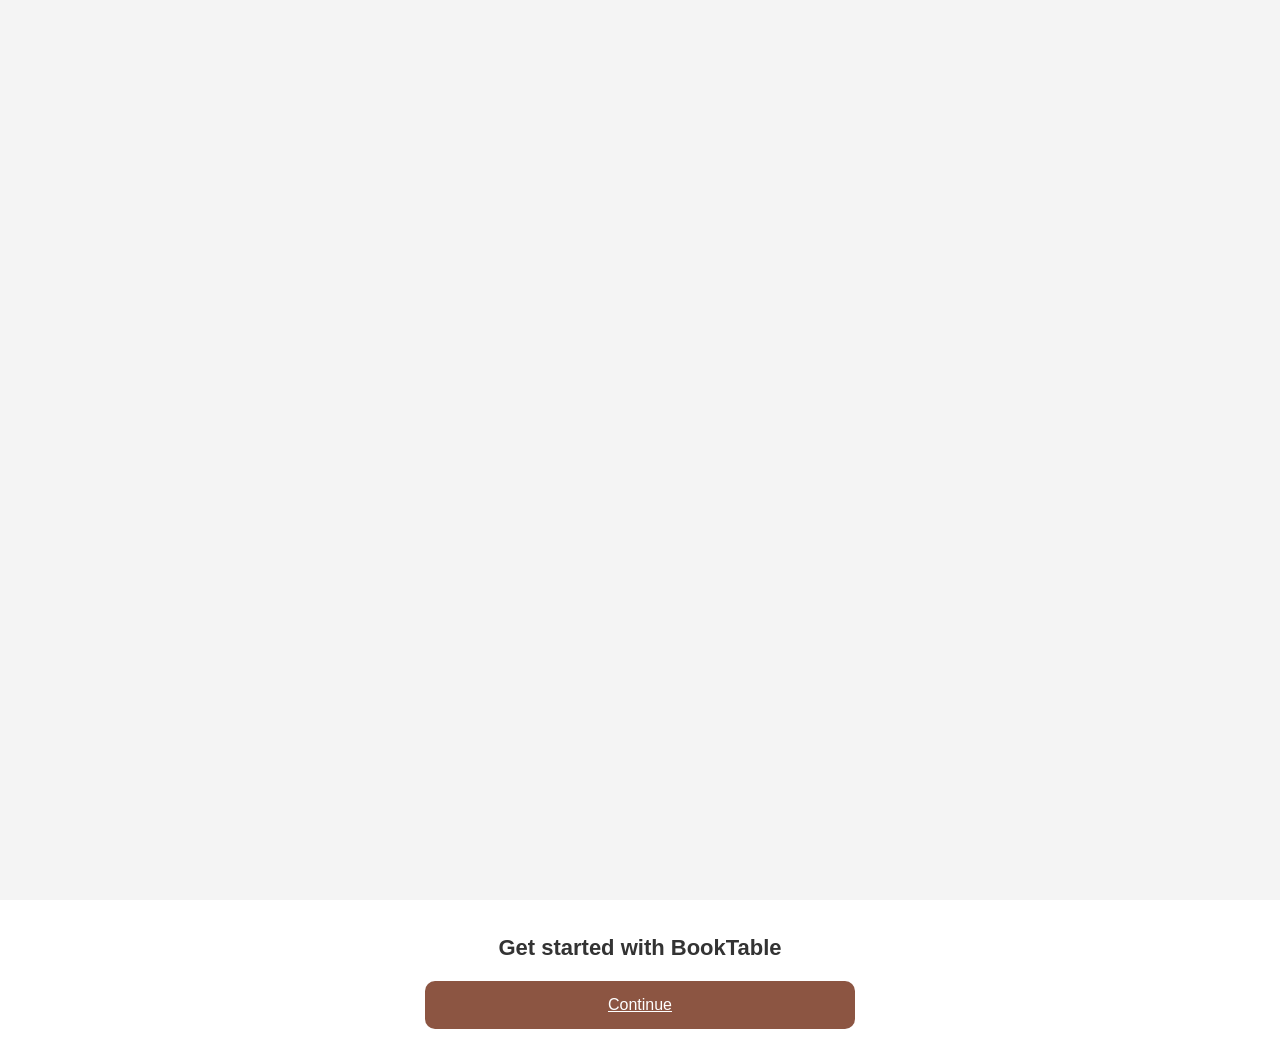
==== index.html @ 1a89520d "Rename Start.html to index.html" ====
<!DOCTYPE html>
<html lang="en">
<head>
    <meta charset="UTF-8">
    <meta name="viewport" content="width=device-width, initial-scale=1.0">
    <title>BookTable - Start</title>
    <link rel="stylesheet" href="styles.css">
</head>
<body>

  <div class="main-container" style="background-image: url('https://images.unsplash.com/photo-1583354608715-177553a4035e?crop=entropy&cs=tinysrgb&fit=max&fm=jpg&ixid=MnwyMTE1MDV8MHwxfHNlYXJjaHwyfHxyZXN0YXVyYW50fGVufDB8fHx8MTY3ODkzOTM4Mg&ixlib=rb-4.0.3&q=80&w=1080');">
        </div>

        <div class="content-section">
           <h1 class="main-title">Get started with BookTable</h1>
         <a href="signup.html" class="continue-btn">Continue</a>
        </div>
    

</body>
</html>
---- styles.css ----
body, html {
    margin: 0;
    padding: 0;
    height: 100%;
    font-family: Arial, sans-serif; 
    background-color: #F4F4F4; 
}

.main-container {
    height: 100vh; 
    width: 100%;   
    background-size: cover;    
    background-position: center; 
    background-repeat: no-repeat; 
    display: flex;
    flex-direction: column;
    align-items: center;
    justify-content: center;
    color: white;
    text-align: center;
}

.hero-image {
    flex: 3; 
      background-size: cover;
    background-position: center;
    position: relative; 
}



.content-section {
    flex: 1; 
    background-color: white;
    display: flex;
    flex-direction: column;
    align-items: center; 
     justify-content: center; 
    padding: 20px;
}

.main-title {
    color: #333;
    font-size: 22px;
    margin-bottom: 20px;
    text-align: center;
}

.continue-btn {
    background-color: #8C5542; 
    color: white;
    border: none;
    width: 90%; 
     max-width: 400px;
    padding: 15px;
    border-radius: 10px; 
    font-size: 16px;
    cursor: pointer;
    display: flex;
    justify-content: center; 
    align-items: center;
}

.continue-btn .arrow {
    margin-left: 10px; 
    font-size: 18px;
}
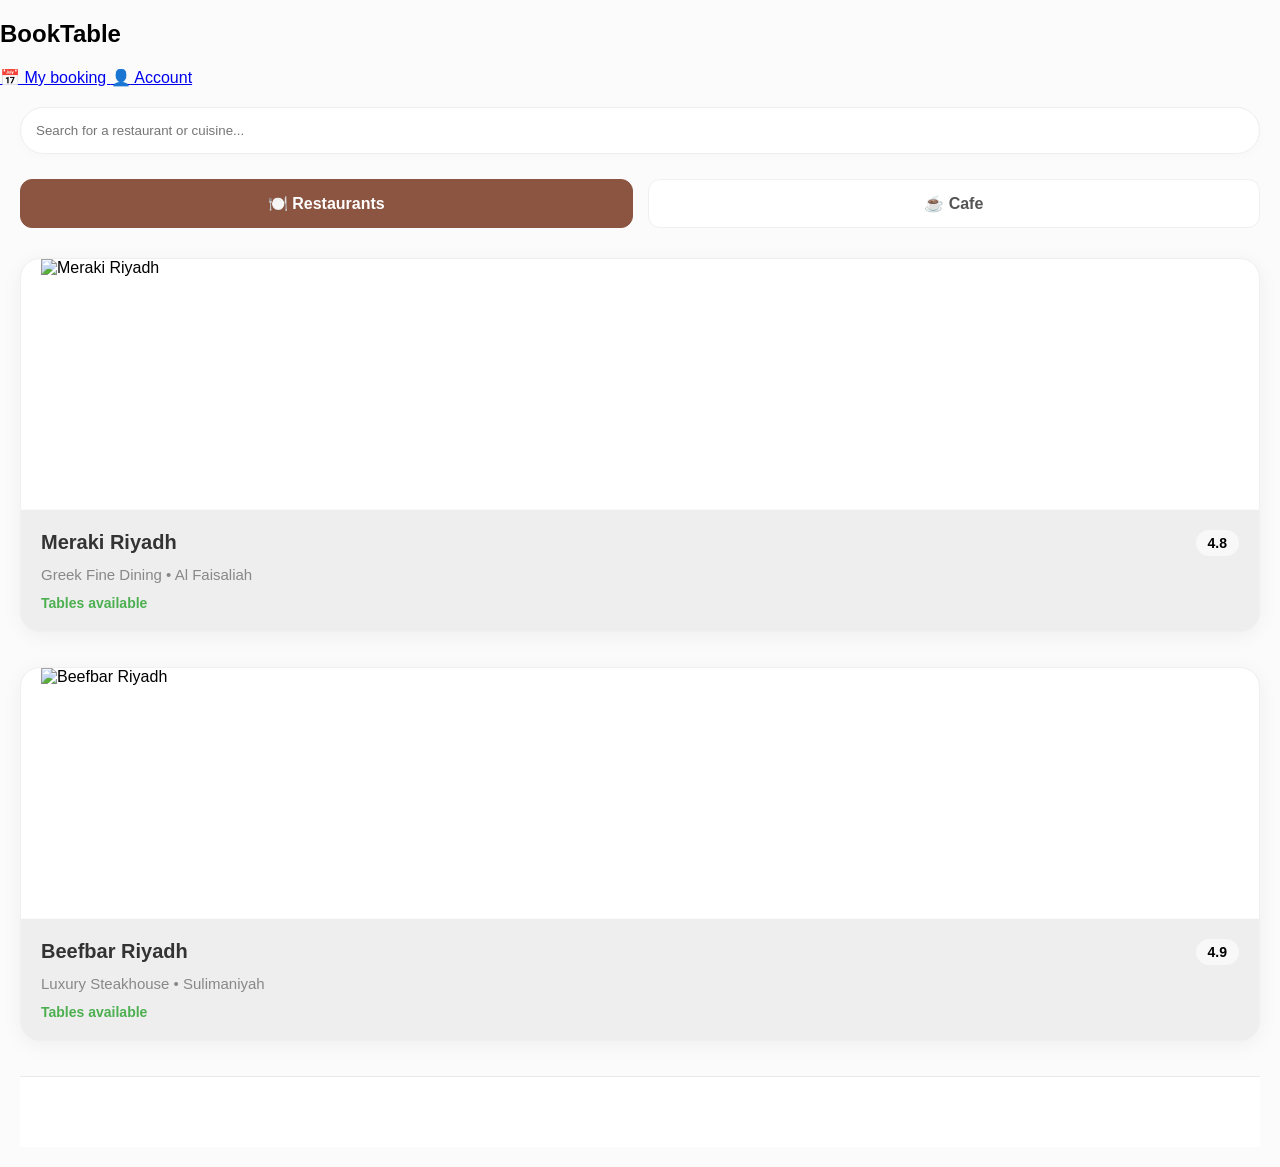
==== commit 9ef93963: "Rename home.html to index.html" ====
--- a/index.html
+++ b/index.html
@@ -3,19 +3,74 @@
 <head>
     <meta charset="UTF-8">
     <meta name="viewport" content="width=device-width, initial-scale=1.0">
-    <title>BookTable - Start</title>
-    <link rel="stylesheet" href="styles.css">
+    <title>BookTable - Home</title>
+    <link rel="stylesheet" href="home_style.css">
 </head>
 <body>
 
-  <div class="main-container" style="background-image: url('https://images.unsplash.com/photo-1583354608715-177553a4035e?crop=entropy&cs=tinysrgb&fit=max&fm=jpg&ixid=MnwyMTE1MDV8MHwxfHNlYXJjaHwyfHxyZXN0YXVyYW50fGVufDB8fHx8MTY3ODkzOTM4Mg&ixlib=rb-4.0.3&q=80&w=1080');">
+    <nav class="navbar">
+        <div class="nav-container">
+            <div class="logo" onclick="window.location.href='home.html'">
+                <h2>BookTable</h2>
+            </div>
+            <div class="nav-links">
+                <a href="my-bookings.html" class="nav-item">
+                    <span class="icon">📅</span> My booking
+                </a>
+                <a href="profile.html" class="nav-item profile-btn">
+                    <span class="icon">👤</span> Account
+                </a>
+            </div>
+        </div>
+    </nav>
+
+    <div class="home-container">
+        <div class="search-section">
+            <input type="text" placeholder="Search for a restaurant or cuisine..." class="search-input">
         </div>
 
-        <div class="content-section">
-           <h1 class="main-title">Get started with BookTable</h1>
-         <a href="signup.html" class="continue-btn">Continue</a>
+        <div class="categories-section">
+            <div class="category-btn active" id="btn-res" onclick="filterItems('restaurant')">
+                <span class="icon">🍽️</span> Restaurants
+            </div>
+            <div class="category-btn" id="btn-cafe" onclick="filterItems('cafe')">
+                <span class="icon">☕</span> Cafe
+            </div>
         </div>
-    
 
+        <div class="restaurants-list" id="main-list">
+            <div class="restaurant-card filter-item restaurant" onclick="window.location.href='meraki.html'" style="cursor: pointer;">
+                <div class="image-wrapper">
+                    <img src="https://bsf.sa/ContentFiles/11752Image.PNG" alt="Meraki Riyadh" class="restaurant-img">
+                </div>
+                <div class="info-wrapper">
+                    <div class="top-row">
+                        <h3>Meraki Riyadh</h3>
+                        <span class="rating">4.8</span>
+                    </div>
+                    <div class="details-row">Greek Fine Dining • Al Faisaliah</div>
+                    <div class="status-row">Tables available</div>
+                </div>
+            </div>
+
+            <div class="restaurant-card filter-item restaurant" onclick="window.location.href='beefbar.html'" style="cursor: pointer;">
+                <div class="image-wrapper">
+                    <img src="https://www.alrajhibank.com.sa/-/media/Project/Arajhi-Offers/Offers/2024/New-Offers-Section4/web-Banners-logos-99.jpg?h=640&iar=0&w=1920" alt="Beefbar Riyadh" class="restaurant-img">
+                </div>
+                <div class="info-wrapper">
+                    <div class="top-row">
+                        <h3>Beefbar Riyadh</h3>
+                        <span class="rating">4.9</span>
+                    </div>
+                    <div class="details-row">Luxury Steakhouse • Sulimaniyah</div>
+                    <div class="status-row">Tables available</div>
+                </div>
+            </div>
+            </div>
+
+        <footer class="footer">
+            </footer>
+
+    <script src="home.js"></script>
 </body>
 </html>
--- a/home_style.css
+++ b/home_style.css
@@ -0,0 +1,193 @@
+body, html {
+    margin: 0;
+    padding: 0;
+  font-family: 'Segoe UI', Arial;
+    background-color: #fbfbfb;
+   display: flex;
+    flex-direction: column;
+    min-height:100vh;
+    direction: ltr;
+}
+
+.home-container {
+    padding: 20px;
+}
+
+.search-input {
+    width: 100%;
+    padding: 15px;
+    border-radius: 25px;
+    border: 1px solid #eee;
+    margin-bottom: 25px;
+    box-sizing: border-box;
+    background-color: #fff;
+    box-shadow: 0 2px 10px rgba(0,0,0,0.02);
+}
+
+.categories-section {
+    display: flex;
+    gap: 15px;
+    margin-bottom: 30px;
+}
+
+.category-btn {
+    flex: 1;
+    padding: 14px;
+    background: #fff;
+    border: 1px solid #f0f0f0;
+    border-radius: 12px;
+    text-align: center;
+    cursor: pointer;
+    font-weight: 600;
+    transition: 0.3s;
+    color: #555;
+}
+
+.category-btn.active {
+    background: #8C5542; 
+    color: #fff;
+    border-color: #8C5542;
+}
+
+.restaurant-card {
+    background: #EEEEEE;
+    border-radius: 20px;
+    margin-bottom: 35px; 
+    overflow: hidden;
+    border: 1px solid #f0f0f0;
+    box-shadow: 0 4px 20px rgba(0,0,0,0.05);
+    transition: transform 0.3s ease;
+}
+
+.restaurant-card:active {
+    transform: scale(0.98); 
+}
+
+.image-wrapper { 
+    width: 100%; 
+    height: 250px; 
+    background: #fff; 
+    display: flex;
+    align-items: center;
+    justify-content: center;
+}
+
+.restaurant-img { 
+    width: 100%; 
+    height: 100%; 
+    object-fit: contain; 
+    padding: 20px; 
+}
+
+.info-wrapper { 
+    padding: 20px; 
+    border-top: 1px solid #fafafa;
+}
+
+.top-row { 
+    display: flex; 
+    justify-content: space-between; 
+    align-items: center;
+    margin-bottom: 10px;
+}
+
+h3 { 
+    margin: 0; 
+    font-size: 20px; 
+    color: #333;
+}
+
+.rating { 
+    background: #f8f8f8; 
+    padding: 5px 12px; 
+    border-radius: 15px; 
+    font-size: 14px; 
+    font-weight: bold;
+}
+
+.details-row { 
+    font-size: 15px; 
+    color: #888; 
+    margin-bottom: 12px;
+}
+
+.status-row { 
+    font-size: 14px; 
+    color: #4CAF50; 
+    font-weight: 600; 
+}
+
+
+.footer {
+    background-color: #ffffff; 
+    padding: 50px 0 20px;
+    font-family: 'Segoe UI', Tahoma, Geneva, Verdana, sans-serif;
+    color: #333;
+    border-top: 1px solid #eaeaea;
+    direction: ltr; /* English alignment */
+}
+
+.footer-container {
+    display: flex;
+    justify-content: space-between;
+    flex-wrap: wrap;
+    max-width: 1100px;
+    margin: 0 auto;
+    padding: 0 20px;
+}
+
+.footer-column {
+    flex: 1;
+    min-width: 220px;
+    margin-bottom: 30px;
+}
+
+.footer-column h3 {
+    font-size: 22px;
+    font-weight: bold;
+    margin-bottom: 15px;
+    color: #000;
+}
+
+.footer-column h4 {
+    font-size: 16px;
+    text-transform: uppercase;
+    letter-spacing: 1px;
+    margin-bottom: 20px;
+    color: #555;
+}
+
+.footer-column p {
+    line-height: 1.6;
+    color: #777;
+    font-size: 14px;
+}
+
+.footer-column ul {
+    list-style: none;
+    padding: 0;
+}
+
+.footer-column ul li {
+    margin-bottom: 12px;
+}
+
+.footer-column ul li a {
+    text-decoration: none;
+    color: #666;
+    font-size: 15px;
+    transition: color 0.3s ease;
+}
+
+.footer-column ul li a:hover {
+    color: #000;
+}
+
+.footer-bottom {
+    text-align: center;
+    margin-top: 40px;
+    padding-top: 20px;
+    border-top: 1px solid #f2f2f2;
+    font-size: 13px;
+    color: #999;
+}
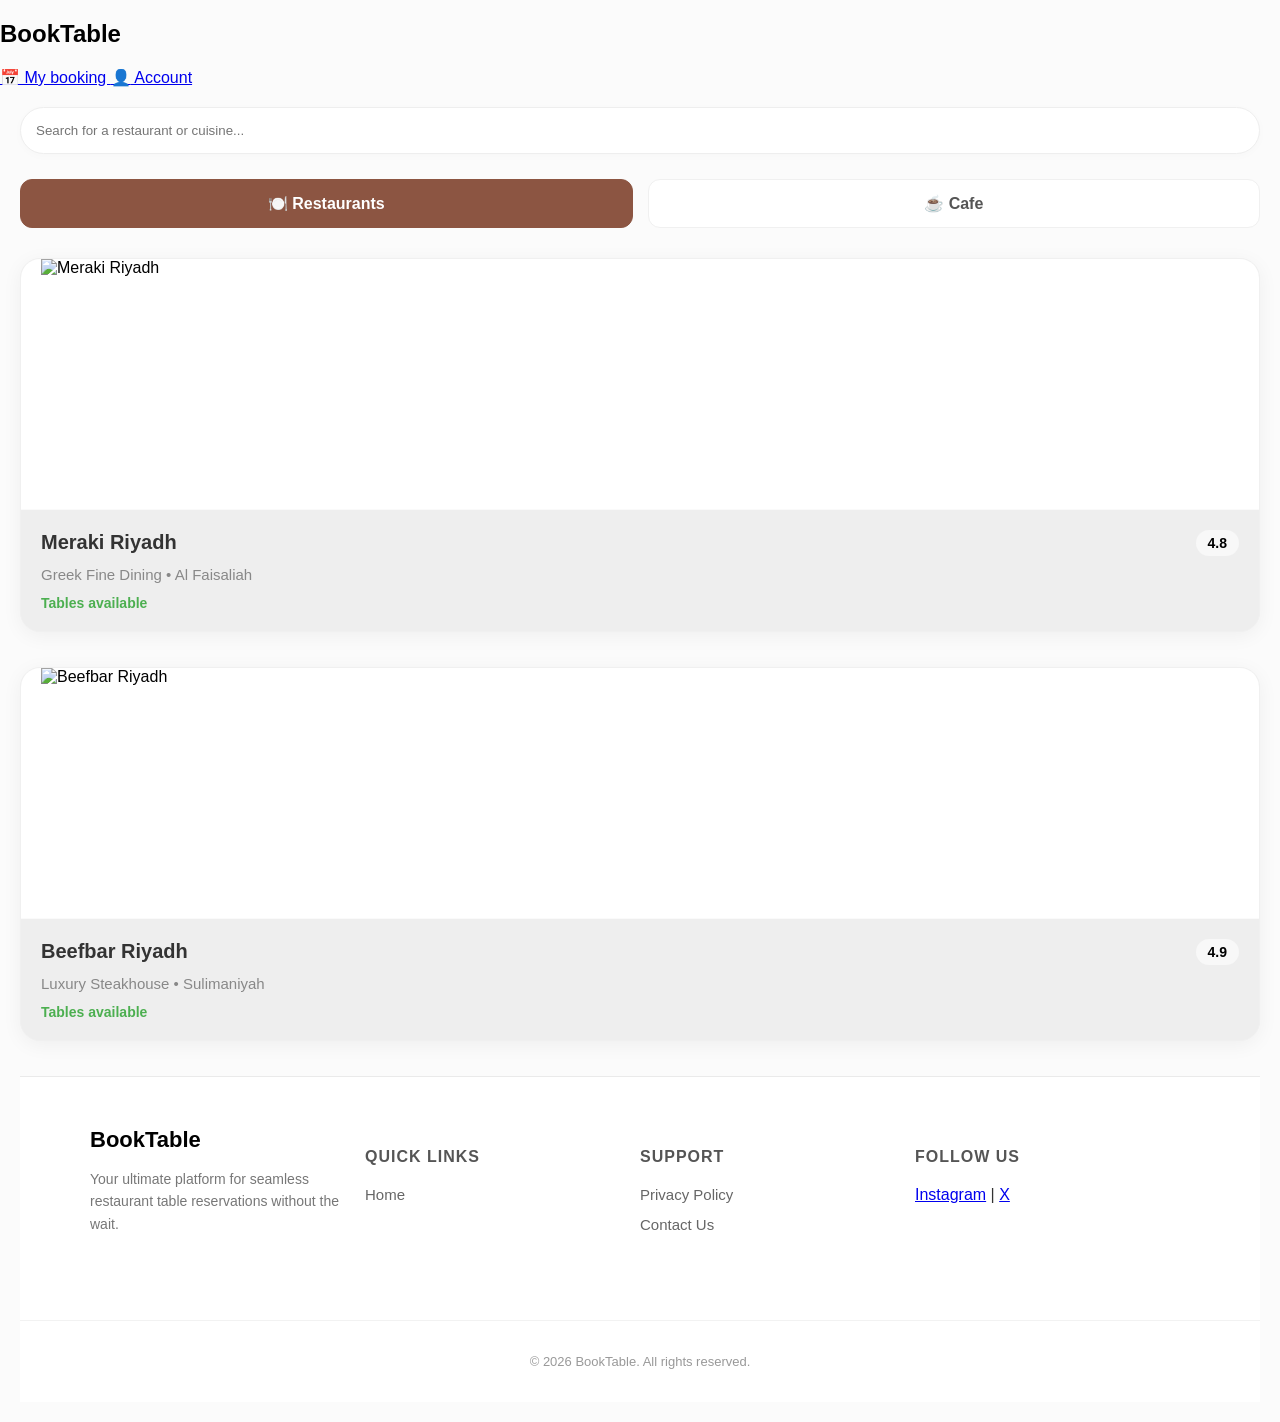
==== commit 5b74b0ed: "Update index.html" ====
--- a/index.html
+++ b/index.html
@@ -10,11 +10,11 @@
 
     <nav class="navbar">
         <div class="nav-container">
-            <div class="logo" onclick="window.location.href='home.html'">
+            <div class="logo" onclick="window.location.href='index.html'">
                 <h2>BookTable</h2>
             </div>
             <div class="nav-links">
-                <a href="my-bookings.html" class="nav-item">
+                <a href="mybooking.html" class="nav-item">
                     <span class="icon">📅</span> My booking
                 </a>
                 <a href="profile.html" class="nav-item profile-btn">
@@ -24,7 +24,8 @@
         </div>
     </nav>
 
-    <div class="home-container">
+   <div class="home-container">
+        
         <div class="search-section">
             <input type="text" placeholder="Search for a restaurant or cuisine..." class="search-input">
         </div>
@@ -39,6 +40,7 @@
         </div>
 
         <div class="restaurants-list" id="main-list">
+            
             <div class="restaurant-card filter-item restaurant" onclick="window.location.href='meraki.html'" style="cursor: pointer;">
                 <div class="image-wrapper">
                     <img src="https://bsf.sa/ContentFiles/11752Image.PNG" alt="Meraki Riyadh" class="restaurant-img">
@@ -66,10 +68,76 @@
                     <div class="status-row">Tables available</div>
                 </div>
             </div>
+
+            <div class="restaurant-card filter-item cafe" onclick="window.location.href='draft.html'" style="display: none; cursor: pointer;">
+                <div class="image-wrapper">
+                    <img src="https://is1-ssl.mzstatic.com/image/thumb/Purple116/v4/64/f0/d0/64f0d03c-e587-4a2b-7c29-730dee2936c4/AppIcon-0-0-1x_U007emarketing-0-0-0-7-0-0-sRGB-0-0-0-GLES2_U002c0-512MB-85-220-0-0.png/512x512bb.jpg" alt="Draft Cafe" class="restaurant-img">
+                </div>
+                <div class="info-wrapper">
+                    <div class="top-row">
+                        <h3>Draft Cafe</h3>
+                        <span class="rating">4.5</span>
+                    </div>
+                    <div class="details-row">Specialty Coffee • Oud Square</div>
+                    <div class="status-row">Tables available</div>
+                </div>
             </div>
 
-        <footer class="footer">
-            </footer>
+            <div class="restaurant-card filter-item cafe" onclick="window.location.href='elixir.html'" style="display: none; cursor: pointer;">
+                <div class="image-wrapper">
+                    <img src="https://cdn.shopify.com/s/files/1/0697/2185/t/38/assets/logo.png?v=49165306244929029441617084969" alt="Elixir Bunn" class="restaurant-img">
+                </div>
+                <div class="info-wrapper">
+                    <div class="top-row">
+                        <h3>Elixir Bunn</h3>
+                        <span class="rating">4.7</span>
+                    </div>
+                    <div class="details-row">Premium Coffee • Al Nakheel</div>
+                    <div class="status-row">Tables available</div>
+                </div>
+            </div>
+            
+        </div>
+
+     <footer class="footer">
+    <div class="footer-container">
+        <!-- Brand Section -->
+        <div class="footer-column">
+            <h3>BookTable</h3>
+            <p>Your ultimate platform for seamless restaurant table reservations without the wait.</p>
+        </div>
+
+        <!-- Quick Links -->
+        <div class="footer-column">
+            <h4>Quick Links</h4>
+            <ul>
+                <li><a href="home.html">Home</a></li>
+            </ul>
+        </div>
+
+       
+        <div class="footer-column">
+            <h4>Support</h4>
+            <ul>
+                <li><a href="terms.html">Privacy Policy</a></li>
+                <li><a href="#">Contact Us</a></li>
+            </ul>
+        </div>
+
+       
+        <div class="footer-column">
+            <h4>Follow Us</h4>
+            <div class="social-links">
+                <a href="https://www.instagram.com/">Instagram</a> | 
+                <a href="https://x.com/">X</a>
+            </div>
+        </div>
+    </div>
+    
+    <div class="footer-bottom">
+        <p>&copy; 2026 BookTable. All rights reserved.</p>
+    </div>
+</footer>
 
     <script src="home.js"></script>
 </body>
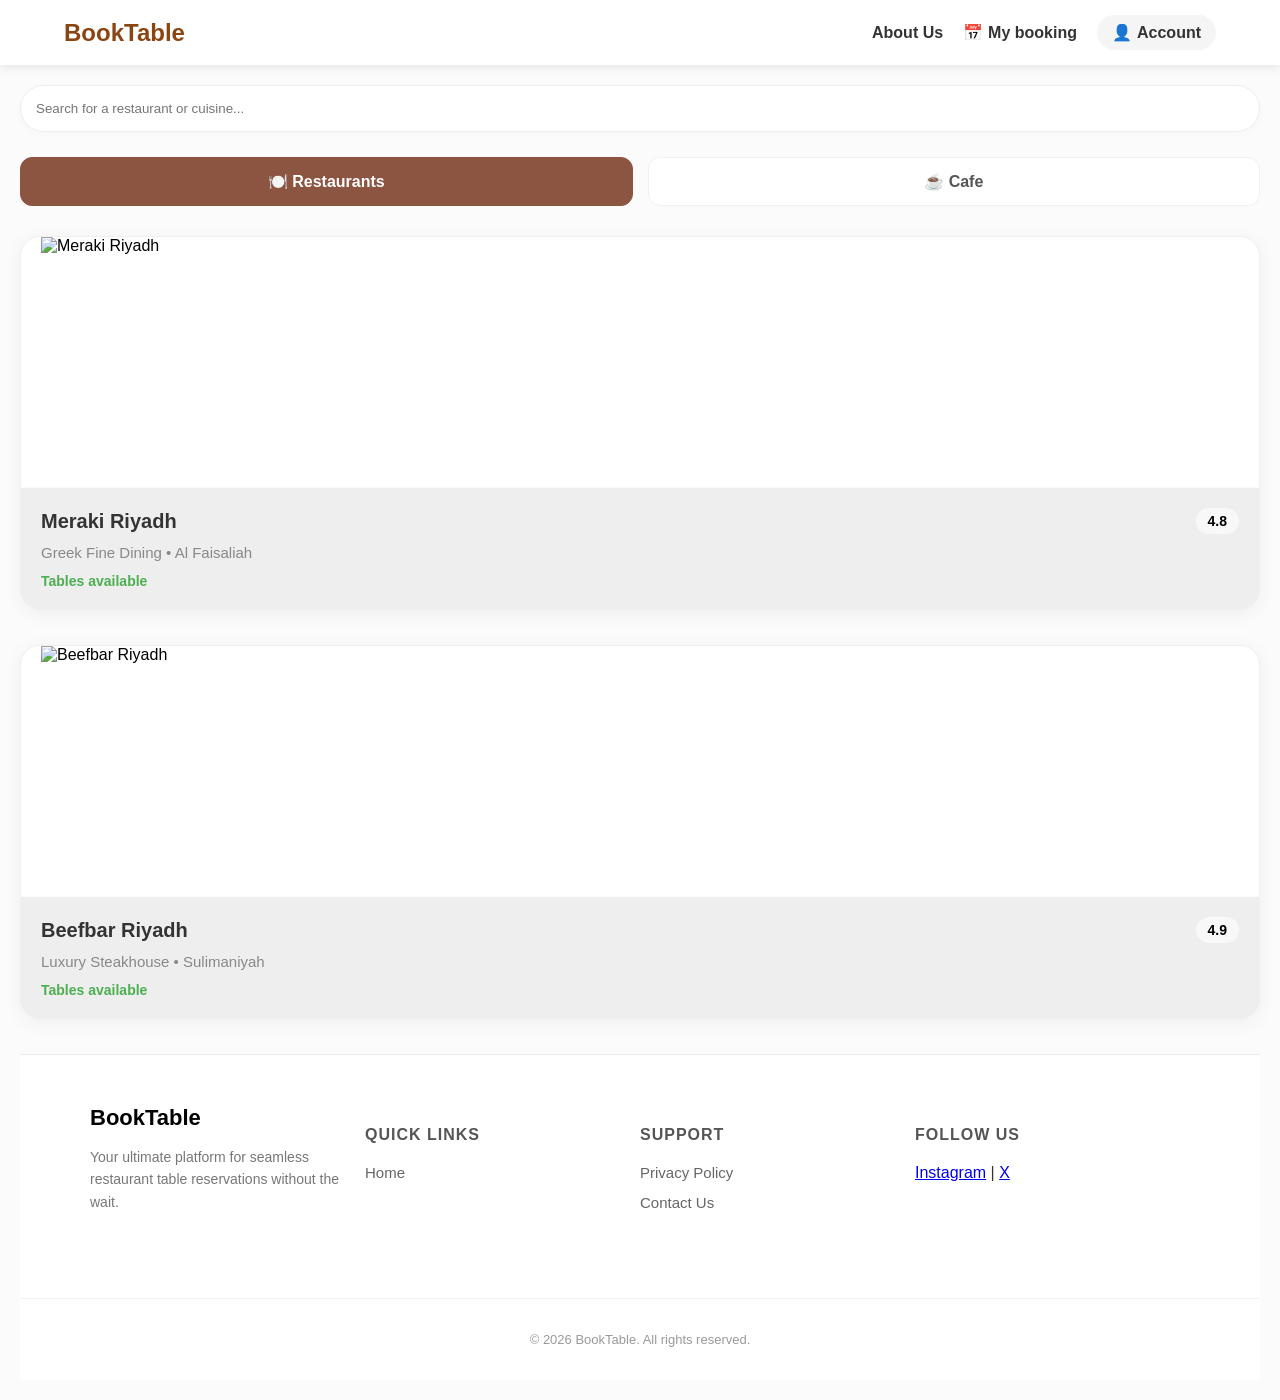
==== commit 7b74225f: "Update index.html" ====
--- a/index.html
+++ b/index.html
@@ -14,6 +14,7 @@
                 <h2>BookTable</h2>
             </div>
             <div class="nav-links">
+                <a href="#footer" class="nav-item">About Us</a>
                 <a href="mybooking.html" class="nav-item">
                     <span class="icon">📅</span> My booking
                 </a>
@@ -99,19 +100,19 @@
             
         </div>
 
-     <footer class="footer">
+     <footer class="footer" id="footer">
     <div class="footer-container">
-        <!-- Brand Section -->
+      
         <div class="footer-column">
             <h3>BookTable</h3>
             <p>Your ultimate platform for seamless restaurant table reservations without the wait.</p>
         </div>
 
-        <!-- Quick Links -->
+  
         <div class="footer-column">
             <h4>Quick Links</h4>
             <ul>
-                <li><a href="home.html">Home</a></li>
+                <li><a href="index.html">Home</a></li>
             </ul>
         </div>
 
--- a/home_style.css
+++ b/home_style.css
@@ -9,6 +9,53 @@
     direction: ltr;
 }
 
+.navbar {
+    background-color: #ffffff;
+    padding: 15px 5%;
+    box-shadow: 0 2px 10px rgba(0,0,0,0.1);
+    position: sticky;
+    top: 0;
+    z-index: 1000;
+}
+
+.nav-container {
+    display: flex;
+    justify-content: space-between;
+    align-items: center;
+    max-width: 1200px;
+    margin: 0 auto;
+}
+
+.logo h2 {
+    color: #8B4513; 
+    margin: 0;
+    cursor: pointer;
+}
+
+.nav-links {
+    display: flex;
+    gap: 20px;
+}
+
+.nav-item {
+    text-decoration: none;
+    color: #333;
+    font-weight: 600;
+    display: flex;
+    align-items: center;
+    gap: 5px;
+    transition: 0.3s;
+}
+
+.nav-item:hover {
+    color: #8B4513;
+}
+
+.profile-btn {
+    background: #f5f5f5;
+    padding: 8px 15px;
+    border-radius: 20px;
+}
 .home-container {
     padding: 20px;
 }
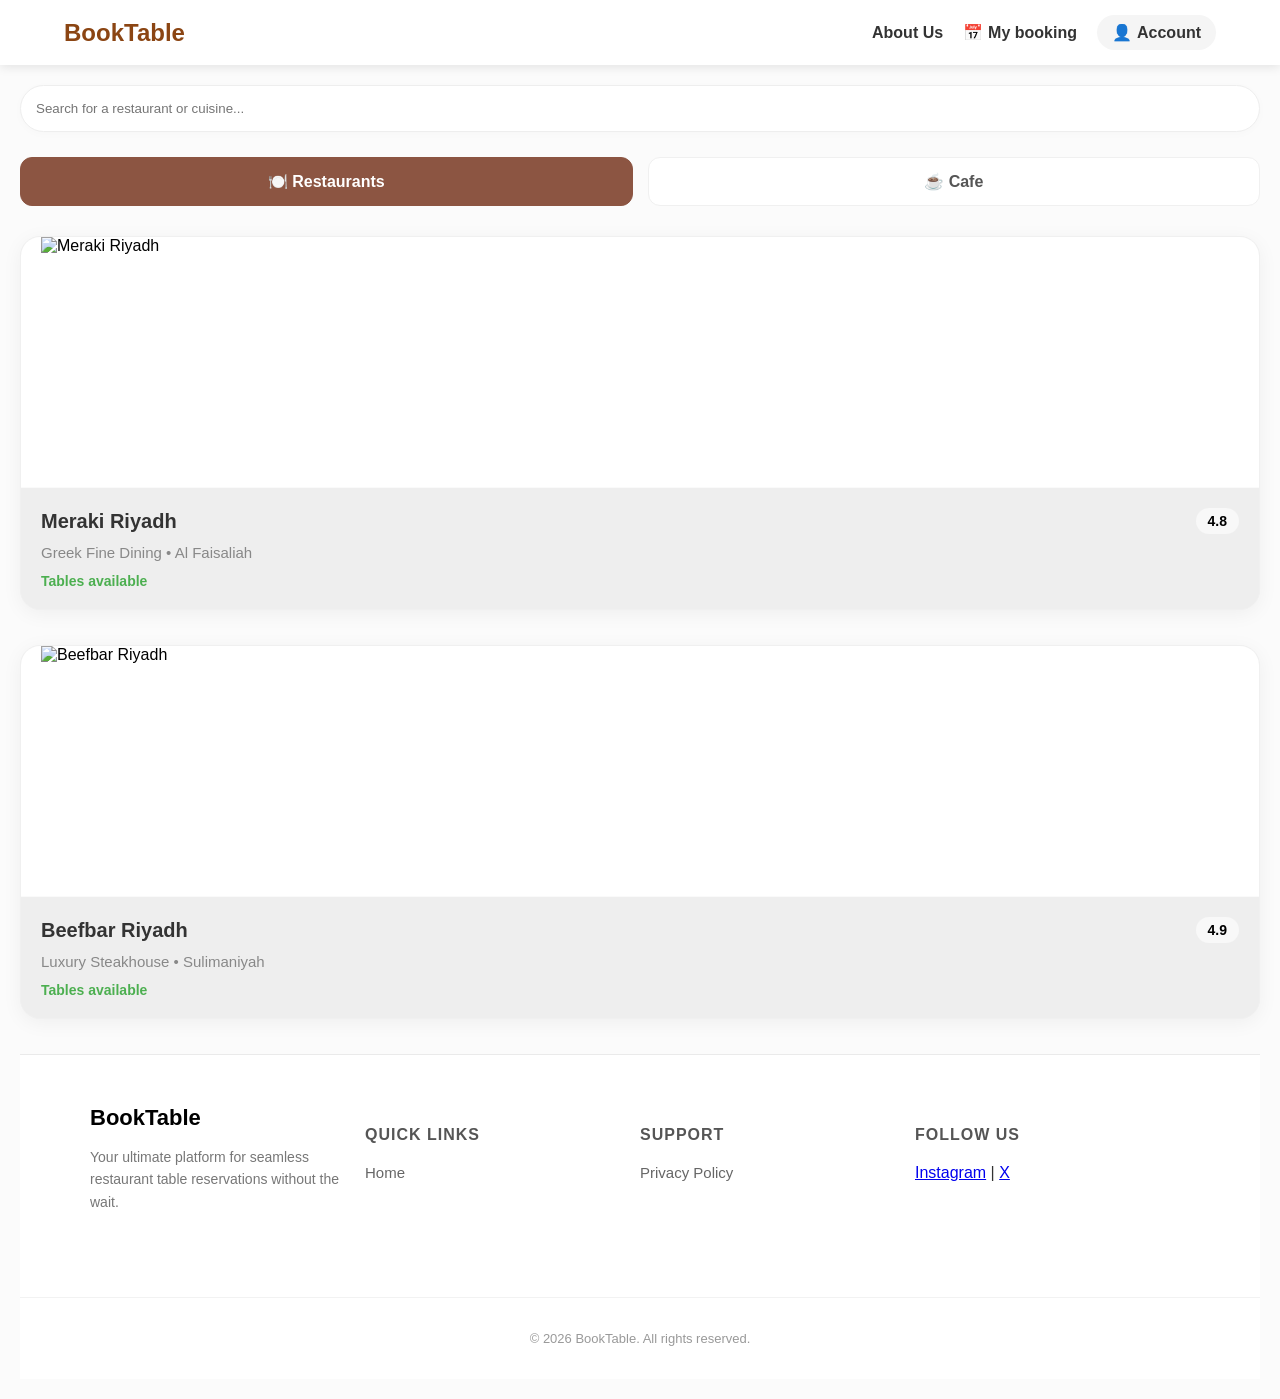
==== commit 74fc640b: "Update index.html" ====
--- a/index.html
+++ b/index.html
@@ -121,7 +121,7 @@
             <h4>Support</h4>
             <ul>
                 <li><a href="terms.html">Privacy Policy</a></li>
-                <li><a href="#">Contact Us</a></li>
+                
             </ul>
         </div>
 
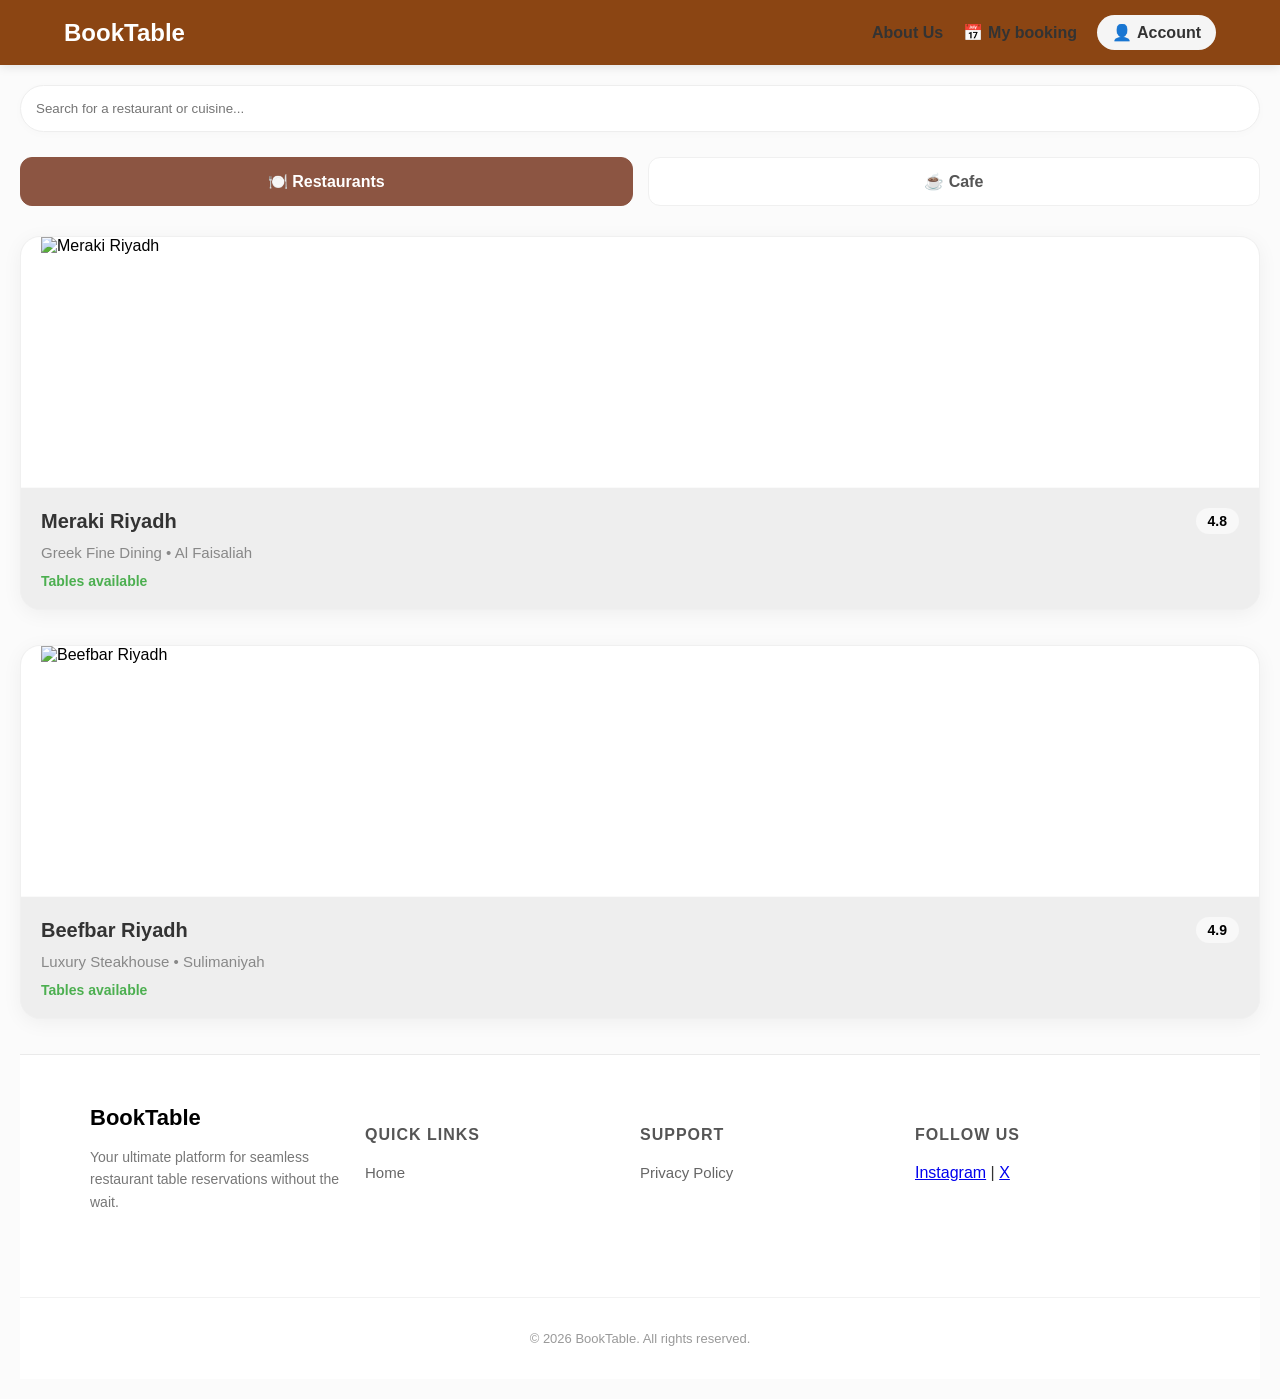
==== commit eb661cad: "Update index.html" ====
--- a/index.html
+++ b/index.html
@@ -18,7 +18,7 @@
                 <a href="mybooking.html" class="nav-item">
                     <span class="icon">📅</span> My booking
                 </a>
-                <a href="profile.html" class="nav-item profile-btn">
+                <a href="Account.html" class="nav-item profile-btn">
                     <span class="icon">👤</span> Account
                 </a>
             </div>
@@ -42,7 +42,7 @@
 
         <div class="restaurants-list" id="main-list">
             
-            <div class="restaurant-card filter-item restaurant" onclick="window.location.href='meraki.html'" style="cursor: pointer;">
+           <div class="restaurant-card filter-item restaurant" onclick="selectRestaurant('Meraki Riyadh', 'meraki.html')" style="cursor: pointer;">
                 <div class="image-wrapper">
                     <img src="https://bsf.sa/ContentFiles/11752Image.PNG" alt="Meraki Riyadh" class="restaurant-img">
                 </div>
@@ -56,7 +56,7 @@
                 </div>
             </div>
 
-            <div class="restaurant-card filter-item restaurant" onclick="window.location.href='beefbar.html'" style="cursor: pointer;">
+           <div class="restaurant-card filter-item restaurant" onclick="selectRestaurant('Beefbar', 'beefbar.html')" style="cursor: pointer;">
                 <div class="image-wrapper">
                     <img src="https://www.alrajhibank.com.sa/-/media/Project/Arajhi-Offers/Offers/2024/New-Offers-Section4/web-Banners-logos-99.jpg?h=640&iar=0&w=1920" alt="Beefbar Riyadh" class="restaurant-img">
                 </div>
@@ -69,8 +69,8 @@
                     <div class="status-row">Tables available</div>
                 </div>
             </div>
-
-            <div class="restaurant-card filter-item cafe" onclick="window.location.href='draft.html'" style="display: none; cursor: pointer;">
+            <div class="restaurant-card filter-item cafe" onclick="selectRestaurant('Draft Cafe', 'draft.html')" style="display: none; cursor: pointer;">  
+            
                 <div class="image-wrapper">
                     <img src="https://is1-ssl.mzstatic.com/image/thumb/Purple116/v4/64/f0/d0/64f0d03c-e587-4a2b-7c29-730dee2936c4/AppIcon-0-0-1x_U007emarketing-0-0-0-7-0-0-sRGB-0-0-0-GLES2_U002c0-512MB-85-220-0-0.png/512x512bb.jpg" alt="Draft Cafe" class="restaurant-img">
                 </div>
@@ -83,8 +83,8 @@
                     <div class="status-row">Tables available</div>
                 </div>
             </div>
-
-            <div class="restaurant-card filter-item cafe" onclick="window.location.href='elixir.html'" style="display: none; cursor: pointer;">
+            <div class="restaurant-card filter-item cafe" onclick="selectRestaurant('Elixir Bunn', 'elixir.html')" style="display: none; cursor: pointer;">
+           
                 <div class="image-wrapper">
                     <img src="https://cdn.shopify.com/s/files/1/0697/2185/t/38/assets/logo.png?v=49165306244929029441617084969" alt="Elixir Bunn" class="restaurant-img">
                 </div>
--- a/home_style.css
+++ b/home_style.css
@@ -10,7 +10,7 @@
 }
 
 .navbar {
-    background-color: #ffffff;
+    background-color: #8B4513;
     padding: 15px 5%;
     box-shadow: 0 2px 10px rgba(0,0,0,0.1);
     position: sticky;
@@ -27,7 +27,7 @@
 }
 
 .logo h2 {
-    color: #8B4513; 
+    color: #ffffff; 
     margin: 0;
     cursor: pointer;
 }
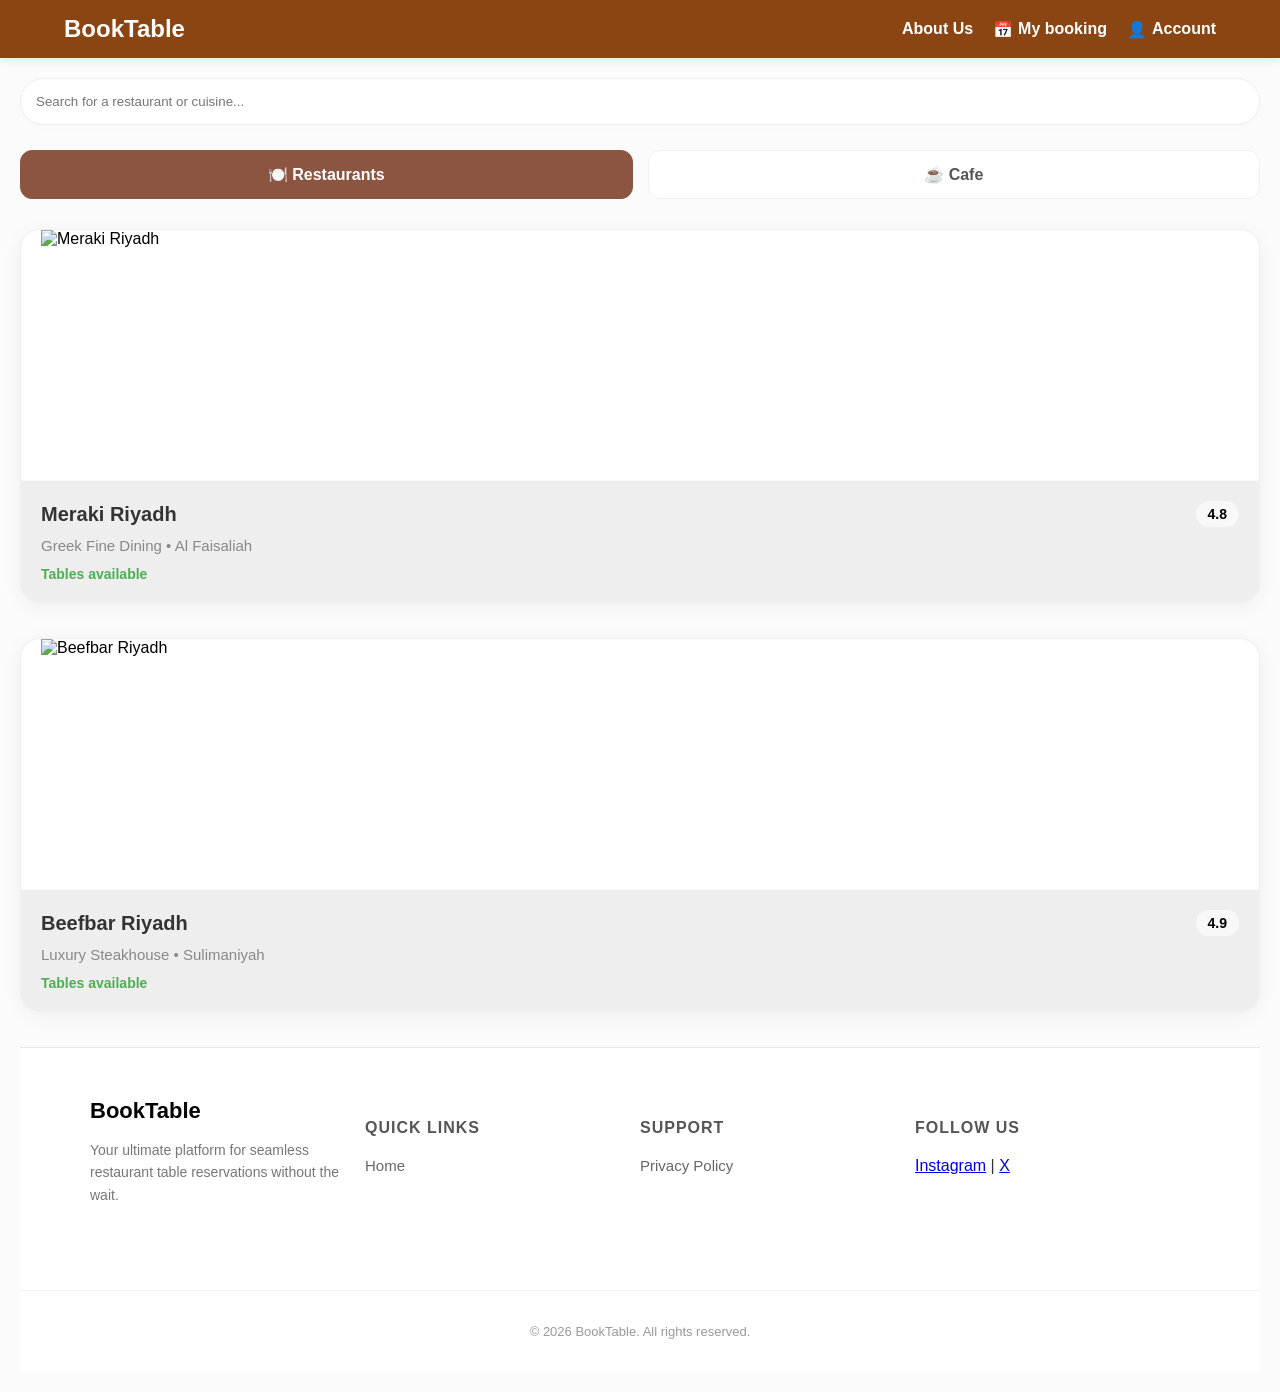
==== commit 578a9938: "Update index.html" ====
--- a/index.html
+++ b/index.html
@@ -28,7 +28,7 @@
    <div class="home-container">
         
         <div class="search-section">
-            <input type="text" placeholder="Search for a restaurant or cuisine..." class="search-input">
+            <input type="text"  id="main-search" placeholder="Search for a restaurant or cuisine..." class="search-input">
         </div>
 
         <div class="categories-section">
--- a/home_style.css
+++ b/home_style.css
@@ -39,7 +39,7 @@
 
 .nav-item {
     text-decoration: none;
-    color: #333;
+    color: #ffffff;
     font-weight: 600;
     display: flex;
     align-items: center;
@@ -48,14 +48,10 @@
 }
 
 .nav-item:hover {
-    color: #8B4513;
-}
-
-.profile-btn {
-    background: #f5f5f5;
-    padding: 8px 15px;
-    border-radius: 20px;
-}
+    color: #black;
+}
+
+
 .home-container {
     padding: 20px;
 }
@@ -238,3 +234,27 @@
     font-size: 13px;
     color: #999;
 }
+
+/* تنسيق خاص لشاشات الجوال */
+@media (max-width: 600px) {
+    .nav-container {
+        flex-direction: column; /* جعل اللوجو والروابط فوق بعض */
+        gap: 10px;
+        padding: 10px;
+    }
+
+    .nav-links {
+        gap: 10px; /* تقليل المسافة بين الأزرار */
+        justify-content: center;
+        width: 100%;
+    }
+
+    .nav-item {
+        font-size: 12px; /* تصغير حجم الخط للأزرار */
+        gap: 3px;
+    }
+
+    .logo h2 {
+        font-size: 18px; /* تصغير حجم كلمة BookTable */
+    }
+}
